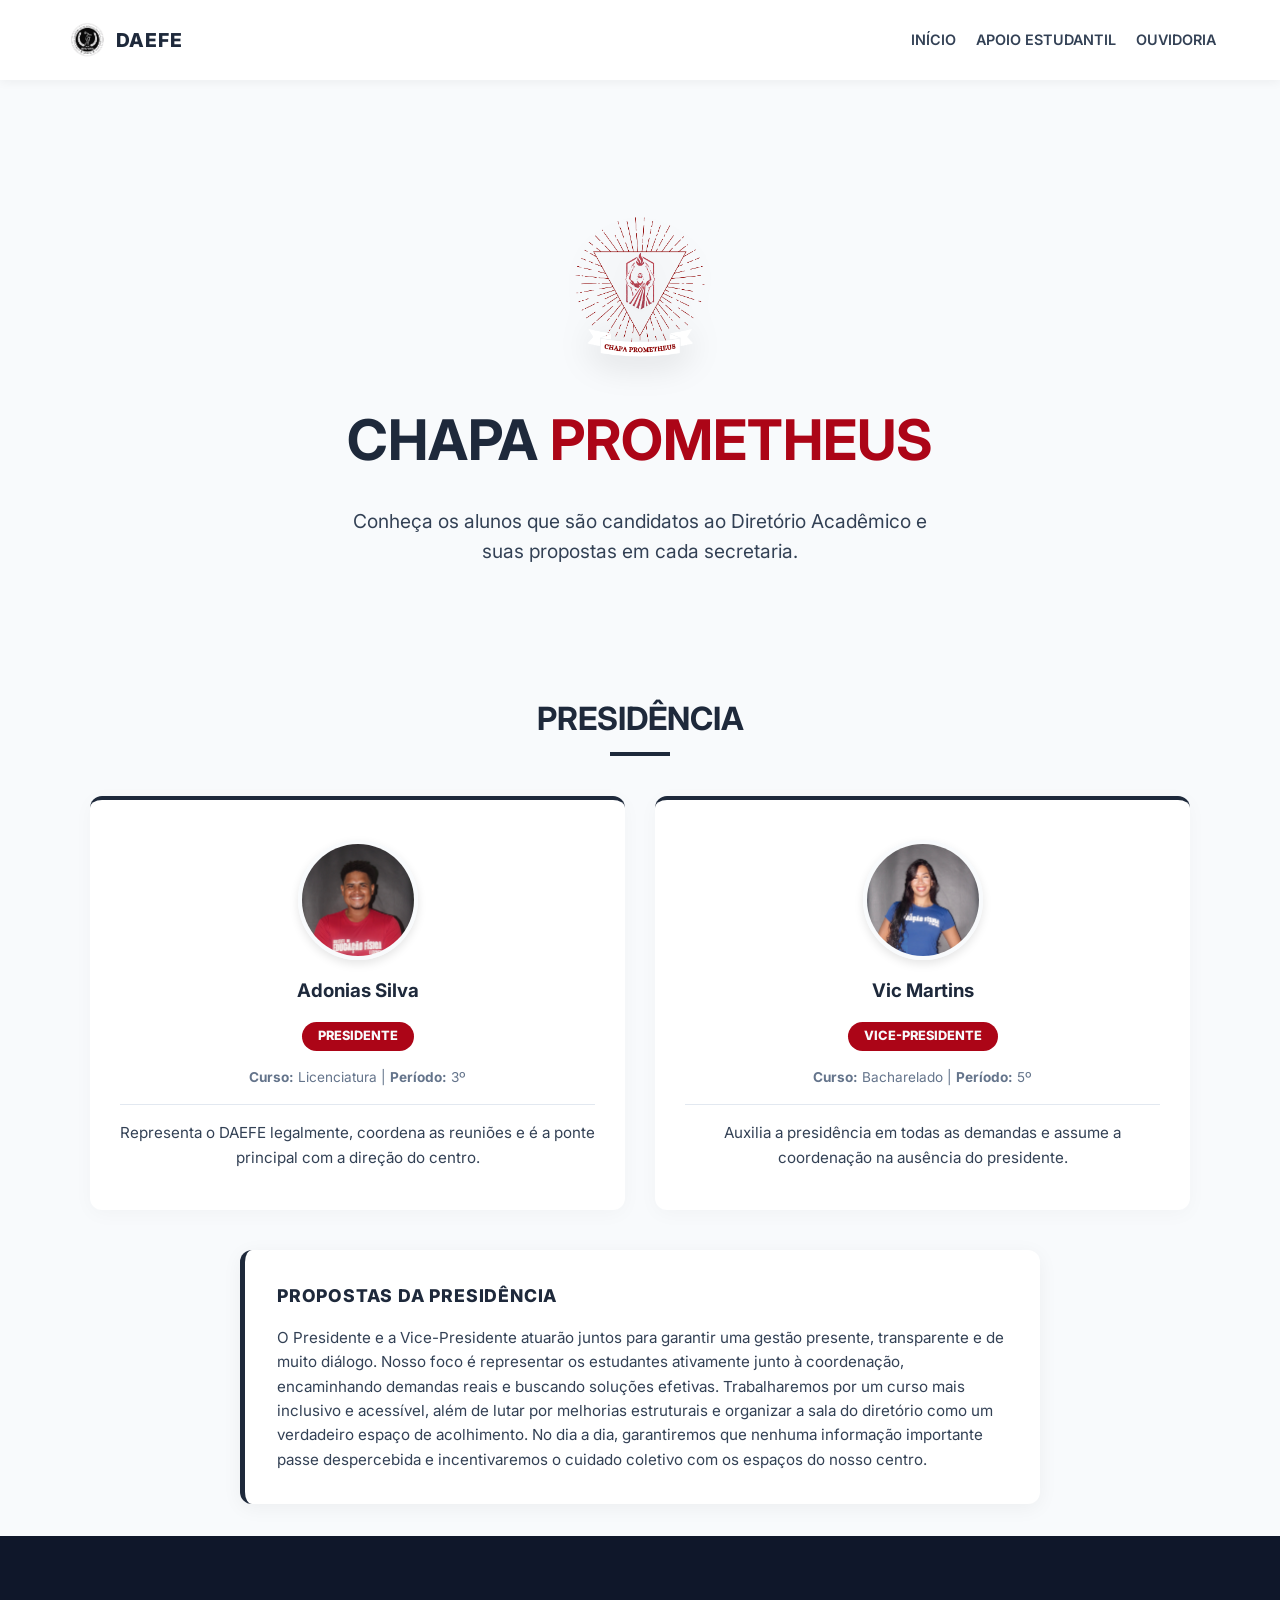
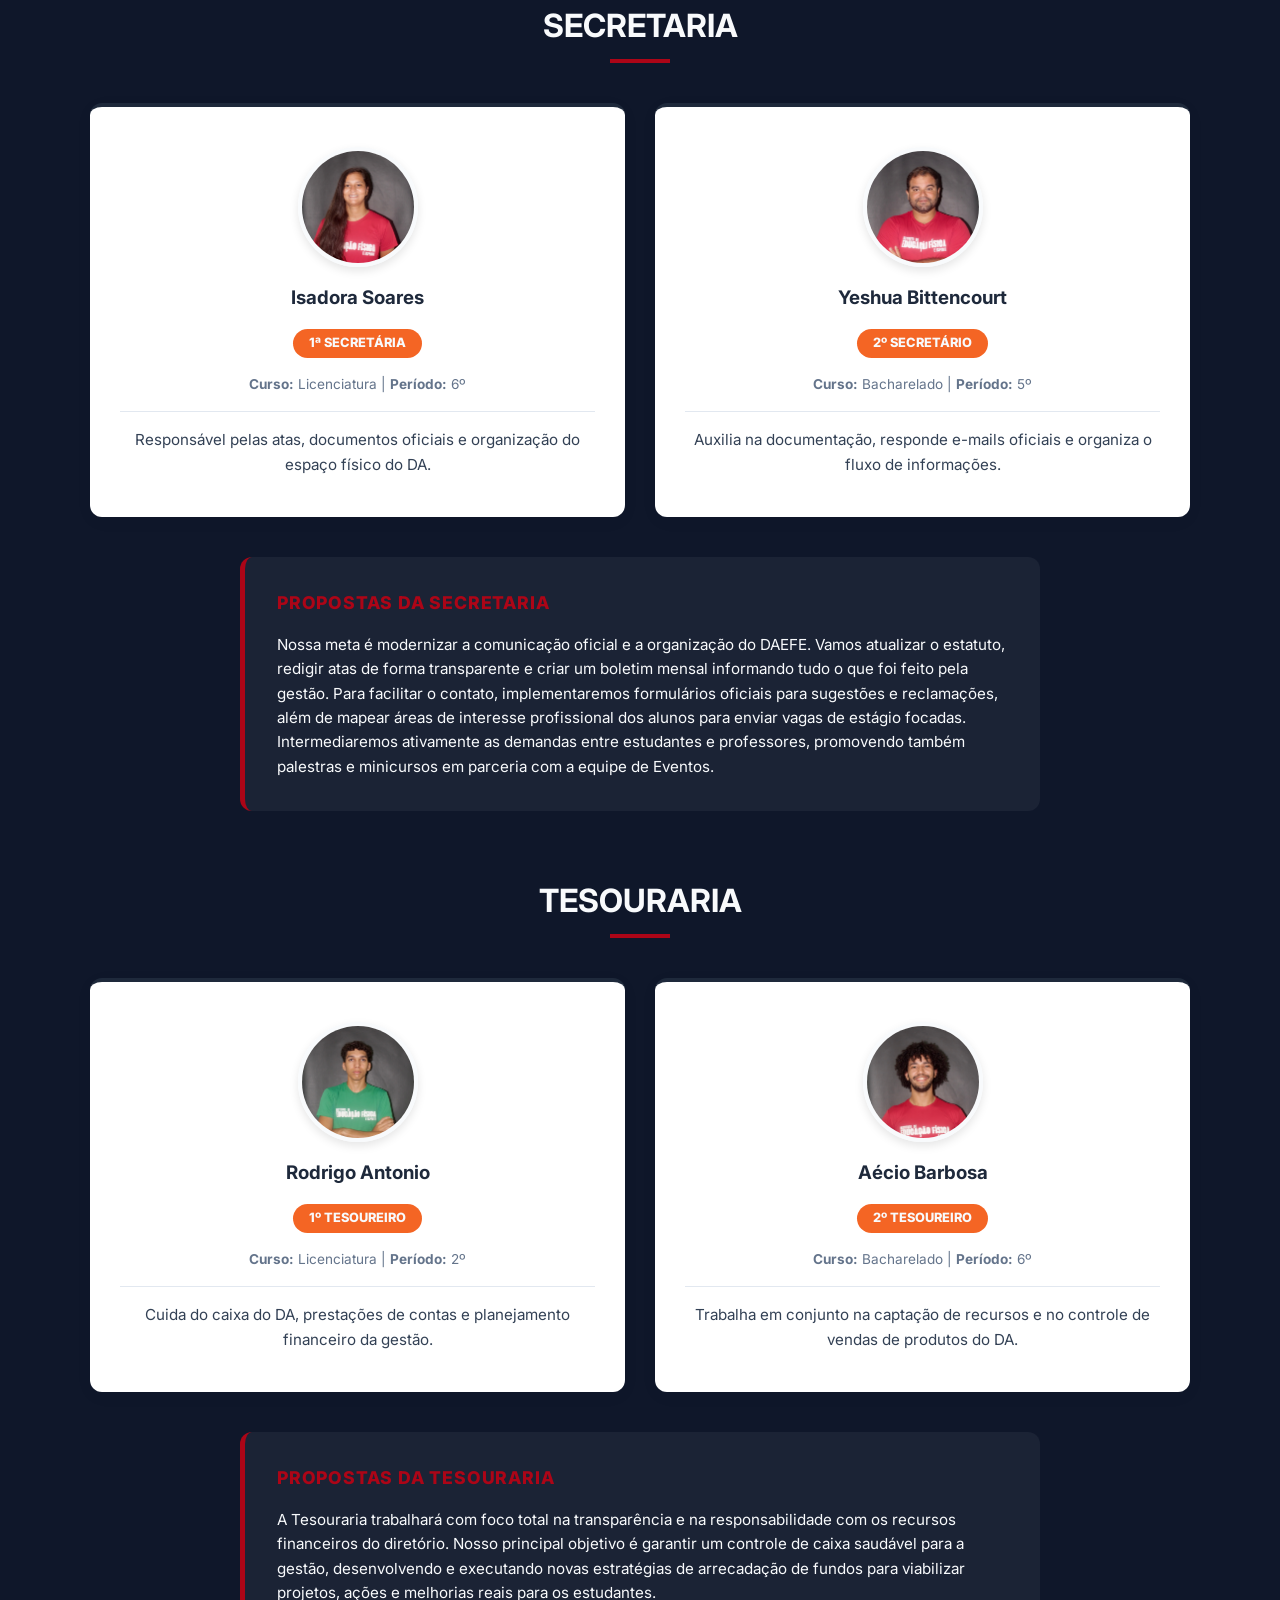
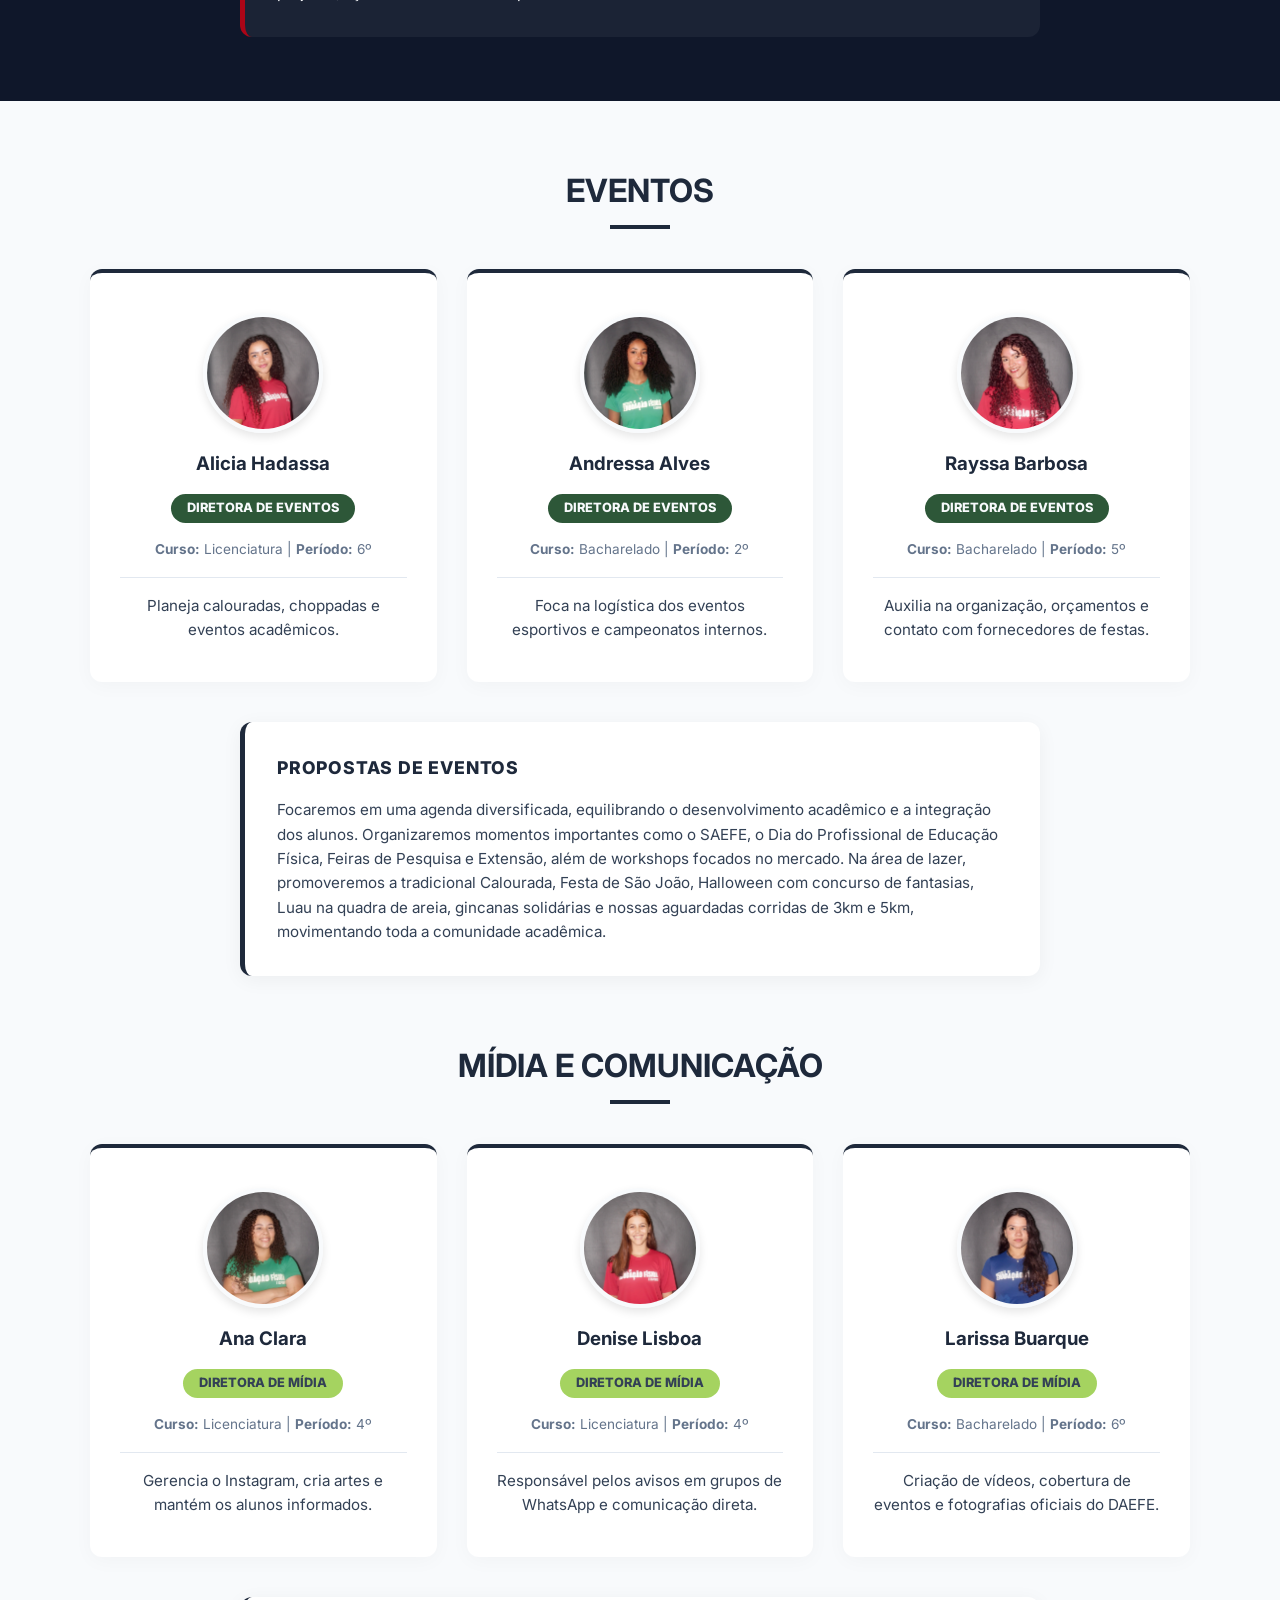
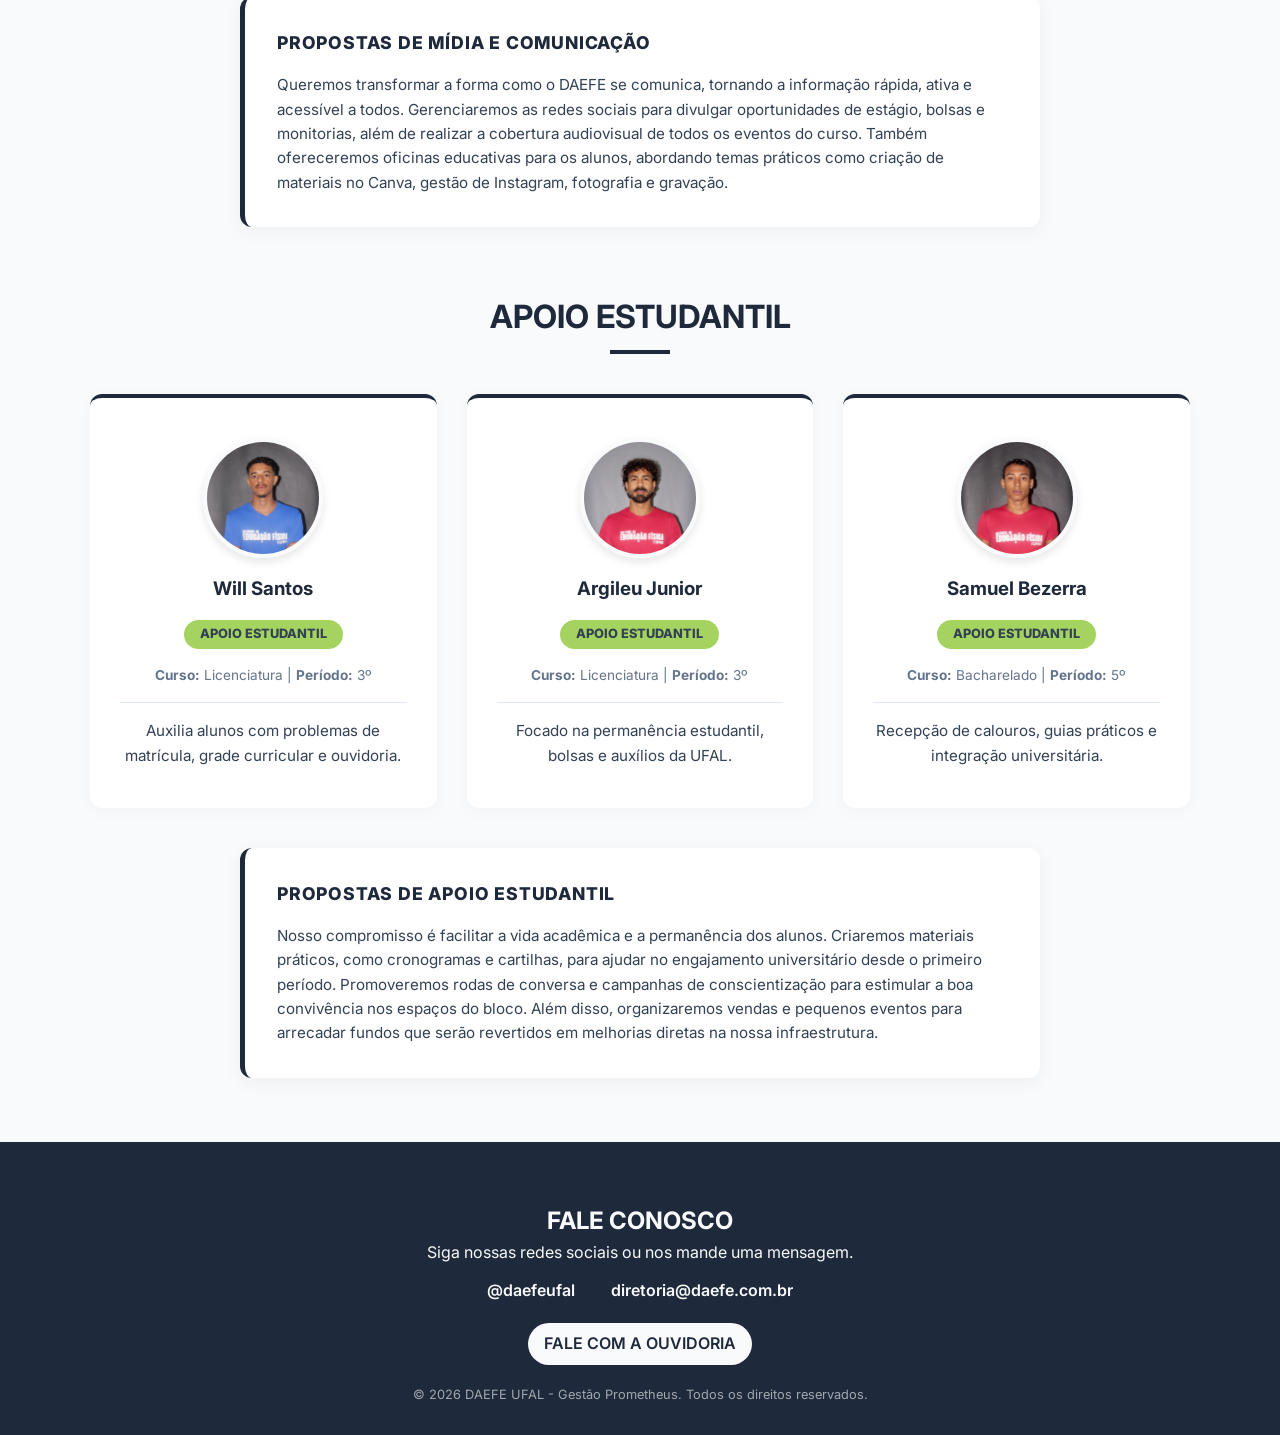
==== gestao.html @ e3f04bae "Publica todos os Arquivos do Site" ====
<!DOCTYPE html>
<html lang="pt-BR">

<head>
    <meta charset="UTF-8">
    <meta name="viewport" content="width=device-width, initial-scale=1.0">
    <title>Gestão Prometheus - DAEFE UFAL</title>
    <link rel="icon" type="image/png" href="imgs/logo-daefe-favicon.PNG">
    <link href="https://fonts.googleapis.com/css2?family=Inter:wght@300;400;600;800&display=swap" rel="stylesheet">
    <link rel="stylesheet" href="css/style.css">
</head>

<body>

    <header class="navbar">
        <div class="logo-container">
            <a href="index.html" class="logo-link">
                <img src="imgs/logo-daefe.png" alt="Logo DAEFE" class="logo-nav">
                <span class="logo-text">DAEFE</span>
            </a>
        </div>
        <nav>
            <ul class="nav-links">
                <li><a href="index.html#home">INÍCIO</a></li>
                <li><a href="index.html#apoio">APOIO ESTUDANTIL</a></li>
                <li><a href="index.html#contato">OUVIDORIA</a></li>
            </ul>
        </nav>
    </header>

    <section class="hero hero-gestao">
        <div class="hero-content">
            <img src="imgs/logo_chapa_vermelha.PNG" alt="Logo Chapa Prometheus" class="logo-hero">

            <h1>CHAPA <span class="highlight-fire">PROMETHEUS</span></h1>
            <p>Conheça os alunos que são candidatos ao Diretório Acadêmico e suas propostas em cada secretaria.</p>
        </div>
    </section>

    <section class="section-light section-py-sm">
        <div class="container text-center">
            <h2 class="dept-title">PRESIDÊNCIA</h2>
            <div class="divider center"></div>

            <div class="cards-grid">
                <div class="card profile-card">
                    <img src="imgs/foto_dom.png" alt="Foto de Dom" class="profile-img">
                    <h3>Adonias Silva</h3>
                    <span class="role-badge badge-red">Presidente</span>
                    <p class="course-info"><strong>Curso:</strong> Licenciatura | <strong>Período:</strong> 3º</p>
                    <p class="role-desc">Representa o DAEFE legalmente, coordena as reuniões e é a ponte principal com a
                        direção do centro.</p>
                </div>
                <div class="card profile-card">
                    <img src="imgs/foto_vic.png" alt="Foto de Vic" class="profile-img">
                    <h3>Vic Martins</h3>
                    <span class="role-badge badge-red">Vice-Presidente</span>
                    <p class="course-info"><strong>Curso:</strong> Bacharelado | <strong>Período:</strong> 5º</p>
                    <p class="role-desc">Auxilia a presidência em todas as demandas e assume a coordenação na ausência
                        do presidente.</p>
                </div>
            </div>

            <div class="proposals-container">
                <h3 class="proposals-title">Propostas da Presidência</h3>
                <div class="proposals-list">
                    <p>O Presidente e a Vice-Presidente atuarão juntos para garantir uma gestão presente, transparente
                        e de muito diálogo. Nosso foco é representar os estudantes ativamente junto à coordenação,
                        encaminhando demandas reais e buscando soluções efetivas. Trabalharemos por um curso mais
                        inclusivo e acessível, além de lutar por melhorias estruturais e organizar a sala do diretório
                        como um verdadeiro espaço de acolhimento. No dia a dia, garantiremos que nenhuma informação
                        importante passe despercebida e incentivaremos o cuidado coletivo com os espaços do nosso
                        centro.</p>
                </div>
            </div>

        </div>
    </section>

    <section class="section-dark section-py-md">
        <div class="container text-center">

            <h2 class="dept-title text-light">SECRETARIA</h2>
            <div class="divider-fire center"></div>

            <div class="cards-grid">
                <div class="card profile-card">
                    <img src="imgs/foto_isadora.png" alt="Foto de Isadora" class="profile-img">
                    <h3>Isadora Soares</h3>
                    <span class="role-badge badge-orange">1ª Secretária</span>
                    <p class="course-info"><strong>Curso:</strong> Licenciatura | <strong>Período:</strong> 6º</p>
                    <p class="role-desc">Responsável pelas atas, documentos oficiais e organização do espaço físico do
                        DA.</p>
                </div>
                <div class="card profile-card">
                    <img src="imgs/foto_yeshua.png" alt="Foto de Yeshua" class="profile-img">
                    <h3>Yeshua Bittencourt</h3>
                    <span class="role-badge badge-orange">2º Secretário</span>
                    <p class="course-info"><strong>Curso:</strong> Bacharelado | <strong>Período:</strong> 5º</p>
                    <p class="role-desc">Auxilia na documentação, responde e-mails oficiais e organiza o fluxo de
                        informações.</p>
                </div>
            </div>

            <div class="proposals-container mb-large">
                <h3 class="proposals-title">Propostas da Secretaria</h3>
                <div class="proposals-list">
                    <p>Nossa meta é modernizar a comunicação oficial e a organização do DAEFE. Vamos atualizar o
                        estatuto, redigir atas de forma transparente e criar um boletim mensal informando tudo o que foi
                        feito pela gestão. Para facilitar o contato, implementaremos formulários oficiais para sugestões
                        e reclamações, além de mapear áreas de interesse profissional dos alunos para enviar vagas de
                        estágio focadas. Intermediaremos ativamente as demandas entre estudantes e professores,
                        promovendo também palestras e minicursos em parceria com a equipe de Eventos.</p>
                </div>
            </div>

            <h2 class="dept-title text-light">TESOURARIA</h2>
            <div class="divider-fire center"></div>

            <div class="cards-grid">
                <div class="card profile-card">
                    <img src="imgs/foto_rodrigo.png" alt="Foto de Rodrigo" class="profile-img">
                    <h3>Rodrigo Antonio</h3>
                    <span class="role-badge badge-orange">1º Tesoureiro</span>
                    <p class="course-info"><strong>Curso:</strong> Licenciatura | <strong>Período:</strong> 2º</p>
                    <p class="role-desc">Cuida do caixa do DA, prestações de contas e planejamento financeiro da gestão.
                    </p>
                </div>
                <div class="card profile-card">
                    <img src="imgs/foto_aecio.png" alt="Foto de Aécio" class="profile-img">
                    <h3>Aécio Barbosa</h3>
                    <span class="role-badge badge-orange">2º Tesoureiro</span>
                    <p class="course-info"><strong>Curso:</strong> Bacharelado | <strong>Período:</strong> 6º</p>
                    <p class="role-desc">Trabalha em conjunto na captação de recursos e no controle de vendas de
                        produtos do DA.</p>
                </div>
            </div>

            <div class="proposals-container">
                <h3 class="proposals-title">Propostas da Tesouraria</h3>
                <div class="proposals-list">
                    <p>A Tesouraria trabalhará com foco total na transparência e na responsabilidade com os recursos
                        financeiros do diretório. Nosso principal objetivo é garantir um controle de caixa saudável para
                        a gestão, desenvolvendo e executando novas estratégias de arrecadação de fundos para viabilizar
                        projetos, ações e melhorias reais para os estudantes.</p>
                </div>
            </div>

        </div>
    </section>

    <section class="section-light section-py-md">
        <div class="container text-center">

            <h2 class="dept-title">EVENTOS</h2>
            <div class="divider center"></div>

            <div class="cards-grid">
                <div class="card profile-card">
                    <img src="imgs/foto_alicia.png" alt="Foto de Alicia" class="profile-img">
                    <h3>Alicia Hadassa</h3>
                    <span class="role-badge badge-dark">Diretora de Eventos</span>
                    <p class="course-info"><strong>Curso:</strong> Licenciatura | <strong>Período:</strong> 6º</p>
                    <p class="role-desc">Planeja calouradas, choppadas e eventos acadêmicos.</p>
                </div>
                <div class="card profile-card">
                    <img src="imgs/foto_andressa.png" alt="Foto de Andressa" class="profile-img">
                    <h3>Andressa Alves</h3>
                    <span class="role-badge badge-dark">Diretora de Eventos</span>
                    <p class="course-info"><strong>Curso:</strong> Bacharelado | <strong>Período:</strong> 2º</p>
                    <p class="role-desc">Foca na logística dos eventos esportivos e campeonatos internos.</p>
                </div>
                <div class="card profile-card">
                    <img src="imgs/foto_rayssa.png" alt="Foto de Rayssa" class="profile-img">
                    <h3>Rayssa Barbosa</h3>
                    <span class="role-badge badge-dark">Diretora de Eventos</span>
                    <p class="course-info"><strong>Curso:</strong> Bacharelado | <strong>Período:</strong> 5º</p>
                    <p class="role-desc">Auxilia na organização, orçamentos e contato com fornecedores de festas.</p>
                </div>
            </div>

            <div class="proposals-container mb-large">
                <h3 class="proposals-title">Propostas de Eventos</h3>
                <div class="proposals-list">
                    <p>Focaremos em uma agenda diversificada, equilibrando o desenvolvimento acadêmico e a integração
                        dos alunos. Organizaremos momentos importantes como o SAEFE, o Dia do Profissional de Educação
                        Física, Feiras de Pesquisa e Extensão, além de workshops focados no mercado. Na área de lazer,
                        promoveremos a tradicional Calourada, Festa de São João, Halloween com concurso de fantasias,
                        Luau na quadra de areia, gincanas solidárias e nossas aguardadas corridas de 3km e 5km,
                        movimentando toda a comunidade acadêmica.</p>
                </div>
            </div>

            <h2 class="dept-title">MÍDIA E COMUNICAÇÃO</h2>
            <div class="divider center"></div>

            <div class="cards-grid">
                <div class="card profile-card">
                    <img src="imgs/foto_clara.png" alt="Foto de Clara" class="profile-img">
                    <h3>Ana Clara</h3>
                    <span class="role-badge badge-light">Diretora de Mídia</span>
                    <p class="course-info"><strong>Curso:</strong> Licenciatura | <strong>Período:</strong> 4º</p>
                    <p class="role-desc">Gerencia o Instagram, cria artes e mantém os alunos informados.</p>
                </div>
                <div class="card profile-card">
                    <img src="imgs/foto_denise.png" alt="Foto de Denise" class="profile-img">
                    <h3>Denise Lisboa</h3>
                    <span class="role-badge badge-light">Diretora de Mídia</span>
                    <p class="course-info"><strong>Curso:</strong> Licenciatura | <strong>Período:</strong> 4º</p>
                    <p class="role-desc">Responsável pelos avisos em grupos de WhatsApp e comunicação direta.</p>
                </div>
                <div class="card profile-card">
                    <img src="imgs/foto_larissa.png" alt="Foto de Larissa" class="profile-img">
                    <h3>Larissa Buarque</h3>
                    <span class="role-badge badge-light">Diretora de Mídia</span>
                    <p class="course-info"><strong>Curso:</strong> Bacharelado | <strong>Período:</strong> 6º</p>
                    <p class="role-desc">Criação de vídeos, cobertura de eventos e fotografias oficiais do DAEFE.</p>
                </div>
            </div>

            <div class="proposals-container mb-large">
                <h3 class="proposals-title">Propostas de Mídia e Comunicação</h3>
                <div class="proposals-list">
                    <p>Queremos transformar a forma como o DAEFE se comunica, tornando a informação rápida, ativa e
                        acessível a todos. Gerenciaremos as redes sociais para divulgar oportunidades de estágio, bolsas
                        e monitorias, além de realizar a cobertura audiovisual de todos os eventos do curso. Também
                        ofereceremos oficinas educativas para os alunos, abordando temas práticos como criação de
                        materiais no Canva, gestão de Instagram, fotografia e gravação.</p>
                </div>
            </div>

            <h2 class="dept-title">APOIO ESTUDANTIL</h2>
            <div class="divider center"></div>

            <div class="cards-grid">
                <div class="card profile-card">
                    <img src="imgs/foto_wil.png" alt="Foto de Wil" class="profile-img">
                    <h3>Will Santos</h3>
                    <span class="role-badge badge-light">Apoio Estudantil</span>
                    <p class="course-info"><strong>Curso:</strong> Licenciatura | <strong>Período:</strong> 3º</p>
                    <p class="role-desc">Auxilia alunos com problemas de matrícula, grade curricular e ouvidoria.</p>
                </div>
                <div class="card profile-card">
                    <img src="imgs/foto_argileu.png" alt="Foto de Argileu" class="profile-img">
                    <h3>Argileu Junior</h3>
                    <span class="role-badge badge-light">Apoio Estudantil</span>
                    <p class="course-info"><strong>Curso:</strong> Licenciatura | <strong>Período:</strong> 3º</p>
                    <p class="role-desc">Focado na permanência estudantil, bolsas e auxílios da UFAL.</p>
                </div>
                <div class="card profile-card">
                    <img src="imgs/foto_samuel.png" alt="Foto de Samuel" class="profile-img">
                    <h3>Samuel Bezerra</h3>
                    <span class="role-badge badge-light">Apoio Estudantil</span>
                    <p class="course-info"><strong>Curso:</strong> Bacharelado | <strong>Período:</strong> 5º</p>
                    <p class="role-desc">Recepção de calouros, guias práticos e integração universitária.</p>
                </div>
            </div>

            <div class="proposals-container">
                <h3 class="proposals-title">Propostas de Apoio Estudantil</h3>
                <div class="proposals-list">
                    <p>Nosso compromisso é facilitar a vida acadêmica e a permanência dos alunos. Criaremos materiais
                        práticos, como cronogramas e cartilhas, para ajudar no engajamento universitário desde o
                        primeiro período. Promoveremos rodas de conversa e campanhas de conscientização para estimular a
                        boa convivência nos espaços do bloco. Além disso, organizaremos vendas e pequenos eventos para
                        arrecadar fundos que serão revertidos em melhorias diretas na nossa infraestrutura.</p>
                </div>
            </div>

        </div>
    </section>

    <footer id="contato" class="footer">
        <div class="container">
            <h2>FALE CONOSCO</h2>
            <p>Siga nossas redes sociais ou nos mande uma mensagem.</p>

            <div class="social-links">
                <a href="https://www.instagram.com/daefeufal/" target="_blank" rel="noopener noreferrer">@daefeufal</a>

                <a href="https://mail.google.com/mail/u/0/#inbox?compose=CllgCJZWzBXGhCjphTCGBrTHPCSdtFwJxRdKlzvKblJzBDpRlVbkSPrkkkRvTRSzFqqVVFmfknq"
                    target="_blank" rel="noopener noreferrer">diretoria@daefe.com.br</a>
            </div>

            <div>
                <a href="ouvidoria.html" class="btn-ouvidoria">FALE COM A OUVIDORIA</a>
            </div>

            <p class="copyright">&copy; 2026 DAEFE UFAL - Gestão Prometheus. Todos os direitos reservados.</p>
        </div>
    </footer>

</body>

</html>
---- css/style.css ----
/* ==========================================================================
   ÍNDICE DO CSS
   1. Variáveis e Reset (Configurações Gerais)
   2. Classes Utilitárias (Botões, containers, divisores, margens)
   3. Cabeçalho (Navbar)
   4. PÁGINA INICIAL (index.html)
      4.1. Seção Início (Hero)
      4.2. Seção Sobre Nós
      4.3. Seção Apoio Estudantil (Carrossel)
      4.4. Seção Eventos (Cards)
   5. PÁGINA DA GESTÃO (gestao.html)
   6. Rodapé (Footer)
   7. Responsividade (Celulares e Tablets)
   ========================================================================== */

/* ==========================================================================
   1. VARIÁVEIS E RESET
   ========================================================================== */
* {
    margin: 0;
    padding: 0;
    box-sizing: border-box;
    scroll-behavior: smooth;
}

:root {
    --bg-light: #F8FAFC;
    --bg-dark: #0F172A;
    --text-main: #334155;
    --text-light: #F8FAFC;
    --accent-blue: #1E293B;

    /* Cores da Paleta da Gestão Prometheus */
    --accent-fire: #ac0517;
    /* Morangão (Usado no tema geral) */
    --chapa-orange: #f46524;
    /* Laranja Madura */
    --chapa-dark: #2d5738;
    /* Verde Mato */
    --chapa-light: #a5d360;
    /* Amarelo Esverdeado */
}

body {
    font-family: 'Inter', sans-serif;
    color: var(--text-main);
    background-color: var(--bg-light);
    line-height: 1.6;
}

/* ==========================================================================
   2. CLASSES UTILITÁRIAS GLOBAIS (Reaproveitadas em várias páginas)
   ========================================================================== */
.container {
    max-width: 68.75rem;
    margin: 0 auto;
}

.section-light,
.section-dark {
    padding: 6.25rem 5%;
}

.section-dark {
    background-color: var(--bg-dark);
    color: var(--text-light);
}

.layout-grid {
    display: grid;
    grid-template-columns: 1fr 1fr;
    gap: 3rem;
    align-items: center;
}

.text-content h2 {
    font-size: clamp(1.8rem, 4vw, 2.5rem);
    margin-bottom: 1rem;
}

.text-center {
    text-align: center;
}

.text-light {
    color: var(--text-light) !important;
}

.img-destaque {
    width: 100%;
    max-width: 25rem;
    display: block;
    margin: 0 auto;
    filter: drop-shadow(0 0.625rem 1rem rgba(0, 0, 0, 0.1));
}

/* --- Botões --- */
.btn-primary {
    display: inline-block;
    padding: 1rem 2rem;
    background-color: var(--accent-blue);
    color: var(--text-light);
    text-decoration: none;
    font-weight: 600;
    border-radius: 2rem;
    transition: background 0.3s, transform 0.2s;
}

.btn-primary:hover {
    background-color: var(--accent-fire);
    transform: translateY(-0.2rem);
}

.btn-secundary {
    display: inline-block;
    padding: 1rem 2rem;
    background-color: var(--bg-light);
    color: var(--accent-blue);
    text-decoration: none;
    font-weight: 600;
    border-radius: 2rem;
    transition: background 0.3s, transform 0.2s;
}

.btn-secundary:hover {
    background-color: var(--accent-fire);
    transform: translateY(-0.2rem);
    color: var(--bg-light);
}

.btn-ouvidoria {
    display: inline-block;
    padding: 0.5rem 1rem;
    background-color: var(--bg-light);
    color: var(--accent-blue);
    text-decoration: none;
    font-weight: 600;
    border-radius: 2rem;
    transition: background 0.3s, transform 0.2s;
    margin-bottom: 1.25rem;
}

.btn-ouvidoria:hover {
    background-color: var(--accent-fire);
    transform: translateY(-0.2rem);
    color: var(--bg-light);
}

/* --- Divisores --- */
.divider {
    height: 0.25rem;
    width: 3.75rem;
    background-color: var(--accent-blue);
    margin-bottom: 1.5rem;
}

.divider.center,
.divider-fire.center,
.divider-white.center {
    margin: 0 auto 2.5rem auto;
}

.divider-fire {
    height: 0.25rem;
    width: 3.75rem;
    background-color: var(--accent-fire);
    margin-bottom: 1.5rem;
}

.divider-white {
    height: 0.25rem;
    width: 3.75rem;
    background-color: var(--text-light);
    margin-bottom: 1.5rem;
}

.highlight-fire {
    color: var(--accent-fire);
}

/* --- Espaçamentos Extras (Margens e Paddings) --- */
.section-py-sm {
    padding-top: 2rem;
    padding-bottom: 2rem;
}

.section-py-md {
    padding-top: 4rem;
    padding-bottom: 4rem;
}

.mb-large {
    margin-bottom: 4rem;
}

.mt-0 {
    margin-top: 0;
}

/* ==========================================================================
   3. CABEÇALHO (Navbar)
   ========================================================================== */
.navbar {
    display: flex;
    justify-content: space-between;
    align-items: center;
    padding: 1rem 5%;
    background-color: rgba(255, 255, 255, 0.95);
    backdrop-filter: blur(5px);
    position: fixed;
    width: 100%;
    top: 0;
    z-index: 1000;
    box-shadow: 0 0.125rem 0.625rem rgba(0, 0, 0, 0.05);
}

.logo-container {
    display: flex;
    align-items: center;
    gap: 0.2rem;
}

.logo-link {
    display: flex;
    align-items: center;
    gap: 0.2rem;
    text-decoration: none;
}

.logo-nav {
    height: 3.0rem;
    width: auto;
}

.logo-text {
    font-weight: 800;
    font-size: 1.2rem;
    color: var(--accent-blue);
    letter-spacing: 0.05rem;
}

.nav-links {
    list-style: none;
    display: flex;
    gap: 1.25rem;
}

.nav-links a {
    text-decoration: none;
    color: var(--text-main);
    font-weight: 600;
    font-size: 0.9rem;
    transition: color 0.3s;
}

.nav-links a:hover {
    color: var(--accent-fire);
}



/* ==========================================================================
   4. PÁGINA INICIAL (index.html)
   ========================================================================== */

/* --- 4.1. Seção Início (Hero) --- */

.hero {
    height: 100vh;
    display: flex;
    align-items: center;
    justify-content: center;
    text-align: center;
    padding: 0 1.25rem;
    margin-top: 4rem;
    position: relative;
    overflow: hidden;
    /* Não deixa a foto vazar do bloco */
}

/* Container que segura as fotos no fundo */
.hero-slideshow {
    position: absolute;
    top: 0;
    left: 0;
    width: 100%;
    height: 100%;
    z-index: 1;
}

/* Estilo de cada foto (elas preenchem a tela e começam invisíveis) */
.hero-slide {
    position: absolute;
    top: 0;
    left: 0;
    width: 100%;
    height: 100%;
    object-fit: cover;
    opacity: 0;
    transition: opacity 1.5s ease-in-out;
    /* Efeito suave de transição */
}

/* A foto que estiver com a classe 'active' aparece */
.hero-slide.active {
    opacity: 1;
}

/* Película escura por cima das fotos para o texto não sumir */
.hero-overlay {
    position: absolute;
    top: 0;
    left: 0;
    width: 100%;
    height: 100%;
    background: rgba(15, 23, 42, 0.75);
    /* Cor escura semi-transparente */
    z-index: 2;
}

/* Traz o texto para a frente de tudo */
.hero-content {
    position: relative;
    z-index: 3;
}

.hero-content h1 {
    font-size: clamp(2rem, 5vw, 3.5rem);
    color: var(--text-light);
    /* Agora o título principal é claro */
    margin-bottom: 1.25rem;
}

/* O vermelho do título continua aqui */
.hero-content h1 span {
    color: var(--accent-fire);
}

.hero-content p {
    font-size: 1.2rem;
    color: var(--text-light);
    /* O subtítulo agora é claro */
    max-width: 37.5rem;
    margin: 0 auto 1.875rem auto;
}

/* --- 4.2. Seção Sobre Nós --- */
.gestao-title {
    margin-top: 1.5rem;
    color: var(--accent-blue);
}

.gestao-description {
    margin-bottom: 1.5rem;
}

/* --- 4.3. Seção Apoio Estudantil (Carrossel) --- */
.section-subtitle {
    margin-bottom: 2.5rem;
    max-width: 40rem;
    margin-left: auto;
    margin-right: auto;
}

.carousel-wrapper {
    display: flex;
    align-items: center;
    position: relative;
    gap: 1rem;
    max-width: 100%;
    margin: 0 auto;
}

.carousel-track {
    display: flex;
    gap: 1.875rem;
    overflow-x: auto;
    scroll-snap-type: x mandatory;
    scroll-behavior: smooth;
    padding: 1rem 0.5rem;
    scrollbar-width: none;
    -ms-overflow-style: none;
}

.carousel-track::-webkit-scrollbar {
    display: none;
}

.carousel-card {
    min-width: 18.75rem;
    max-width: 22rem;
    flex: 0 0 auto;
    scroll-snap-align: center;
    color: var(--text-main);
}

.carousel-card h3 {
    color: var(--accent-fire);
}

.carousel-btn {
    background-color: var(--text-light);
    color: var(--accent-blue);
    border: none;
    border-radius: 50%;
    width: 3rem;
    height: 3rem;
    font-size: 1.5rem;
    cursor: pointer;
    display: flex;
    align-items: center;
    justify-content: center;
    transition: background 0.3s, transform 0.2s, color 0.3s;
    flex-shrink: 0;
    z-index: 2;
    box-shadow: 0 0.25rem 0.625rem rgba(0, 0, 0, 0.2);
}

.carousel-btn:hover {
    background-color: var(--accent-fire);
    color: var(--text-light);
    transform: scale(1.1);
}

/* --- 4.4. Seção Eventos (Cards) --- */
.cards-grid {
    display: grid;
    grid-template-columns: repeat(auto-fit, minmax(18.75rem, 1fr));
    gap: 1.875rem;
}

.card {
    background: #fff;
    color: var(--text-main);
    padding: 2.5rem 1.875rem;
    border-radius: 0.75rem;
    box-shadow: 0 0.25rem 1.25rem rgba(0, 0, 0, 0.03);
    transition: transform 0.3s;
    text-align: left;
    border-top: 0.25rem solid var(--accent-blue);
}

.card:hover {
    transform: translateY(-0.3rem);
    border-top-color: var(--accent-fire);
}

.card-date {
    font-weight: 800;
    color: var(--accent-fire);
    font-size: 0.9rem;
    text-transform: uppercase;
    margin-bottom: 0.625rem;
}

.card h3 {
    margin-bottom: 1rem;
    color: var(--accent-blue);
}

/* ==========================================================================
   5. PÁGINA DA GESTÃO (gestao.html)
   ========================================================================== */
.hero-gestao {
    height: auto;
    padding: 8rem 1.25rem 4rem 1.25rem;
}

/* --- Correção da cor do título e do texto na página Gestão --- */
.hero-gestao h1 {
    color: var(--accent-blue);
    /* Deixa o título azul escuro */
}

.hero-gestao p {
    color: var(--text-main);
    /* Deixa o parágrafo cinza escuro (padrão de leitura) */
}

.dept-title {
    font-size: 2rem;
    color: var(--accent-blue);
    margin-bottom: 0.5rem;
}

.profile-card {
    text-align: center;
    display: flex;
    flex-direction: column;
    align-items: center;
}

.profile-img {
    width: 7.5rem;
    height: 7.5rem;
    border-radius: 50%;
    object-fit: cover;
    margin-bottom: 1rem;
    border: 0.25rem solid var(--bg-light);
    box-shadow: 0 0.25rem 0.625rem rgba(0, 0, 0, 0.1);
}

.role-badge {
    display: inline-block;
    padding: 0.25rem 1rem;
    border-radius: 1rem;
    font-size: 0.8rem;
    font-weight: 800;
    text-transform: uppercase;
    margin-bottom: 1rem;
}

/* Cores das etiquetas por departamento */
.badge-red {
    background-color: var(--accent-fire);
    color: var(--text-light);
}

.badge-orange {
    background-color: var(--chapa-orange);
    color: var(--text-light);
}

.badge-dark {
    background-color: var(--chapa-dark);
    color: var(--text-light);
}

.badge-light {
    background-color: var(--chapa-light);
    color: var(--text-main);
}

.course-info {
    font-size: 0.85rem;
    color: #64748B;
    margin-bottom: 1rem;
    padding-bottom: 1rem;
    border-bottom: 1px solid #E2E8F0;
    width: 100%;
}

.role-desc {
    font-size: 0.95rem;
}

.team-list {
    list-style: none;
    margin-top: 1.25rem;
}

.team-list li {
    margin-bottom: 0.625rem;
    padding-bottom: 0.625rem;
    border-bottom: 1px solid rgba(255, 255, 255, 0.1);
}

/* --- Bloco de Propostas --- */
.proposals-container {
    margin-top: 2.5rem;
    margin-left: auto;
    margin-right: auto;
    padding: 2rem;
    border-radius: 0.75rem;
    text-align: left;
    max-width: 50rem;
    /* Adicionando a transição suave para as animações */
    transition: transform 0.3s, box-shadow 0.3s, border-color 0.3s;
}

/* Animação: Faz o box flutuar e aumenta a sombra ao passar o mouse */
.proposals-container:hover {
    transform: translateY(-0.3rem);
    box-shadow: 0 0.5rem 1.5rem rgba(0, 0, 0, 0.08);
}

/* Variante para Seção Clara */
.section-light .proposals-container {
    background-color: #ffffff;
    border-left: 5px solid var(--accent-blue);
    box-shadow: 0 0.25rem 1.25rem rgba(0, 0, 0, 0.05);
}

/* Animação: Muda a borda azul para vermelha no hover (Seção Clara) */
.section-light .proposals-container:hover {
    border-left-color: var(--accent-fire);
}

/* Variante para Seção Escura */
.section-dark .proposals-container {
    background-color: rgba(255, 255, 255, 0.05);
    border-left: 5px solid var(--accent-fire);
}

.proposals-title {
    font-size: 1.1rem;
    font-weight: 800;
    text-transform: uppercase;
    margin-bottom: 1rem;
    letter-spacing: 0.05rem;
}

.section-light .proposals-title {
    color: var(--accent-blue);
}

.section-dark .proposals-title {
    color: var(--accent-fire);
}

.proposals-list {
    font-size: 0.95rem;
}

/* Estilo para a logo da chapa na página Gestão */
.logo-hero {
    width: 100%;
    max-width: 180px;
    /* Tamanho ideal para não esconder o texto */
    height: auto;
    margin-bottom: 1.5rem;
    /* Espaço entre a logo e o título "GESTÃO PROMETHEUS" */
    filter: drop-shadow(0 0.5rem 1rem rgba(0, 0, 0, 0.15));
    /* Sombra suave para dar profundidade */
    display: block;
    margin-left: auto;
    margin-right: auto;
}

/* Ajuste para telas pequenas (celular) */
@media (max-width: 48em) {
    .logo-hero {
        max-width: 140px;
        /* Diminui um pouco a logo no celular */
        margin-bottom: 1rem;
    }
}

/* ==========================================================================
   6. RODAPÉ (Footer)
   ========================================================================== */
.footer {
    background-color: var(--accent-blue);
    color: var(--text-light);
    text-align: center;
    padding: 3.75rem 5% 1.875rem 5%;
}

.social-links {
    margin: 0.75rem 0 1.25rem 0;
}

.social-links a {
    color: var(--text-light);
    text-decoration: none;
    margin: 0 1rem;
    font-weight: 600;
    border-bottom: 2px solid transparent;
    transition: border-color 0.3s;
}

.social-links a:hover {
    border-color: var(--accent-fire);
}

.copyright {
    font-size: 0.8rem;
    opacity: 0.6;
}

/* --- Novas Classes Utilitárias --- */
.pt-large {
    padding-top: 8rem;
    padding-bottom: 4rem;
}

.text-constrained {
    max-width: 37.5rem;
    /* Equivalente a 600px */
    margin: 0 auto;
}

.mb-medium {
    margin-bottom: 1.5rem;
}

.iframe-responsive {
    max-width: 40rem;
    /* Equivalente a 640px */
    width: 100%;
}

/* ==========================================================================
   7. RESPONSIVIDADE (Celulares e Tablets)
   ========================================================================== */
@media (max-width: 48em) {
    .carousel-btn {
        display: none;
    }

    .carousel-card {
        scroll-snap-align: start;
    }

    .layout-grid {
        grid-template-columns: 1fr;
        text-align: center;
    }

    .layout-grid.reverse .image-content {
        order: -1;
    }

    .divider,
    .divider-fire {
        margin: 0 auto 1.5rem auto;
    }

    .nav-links {
        display: none;
    }
}
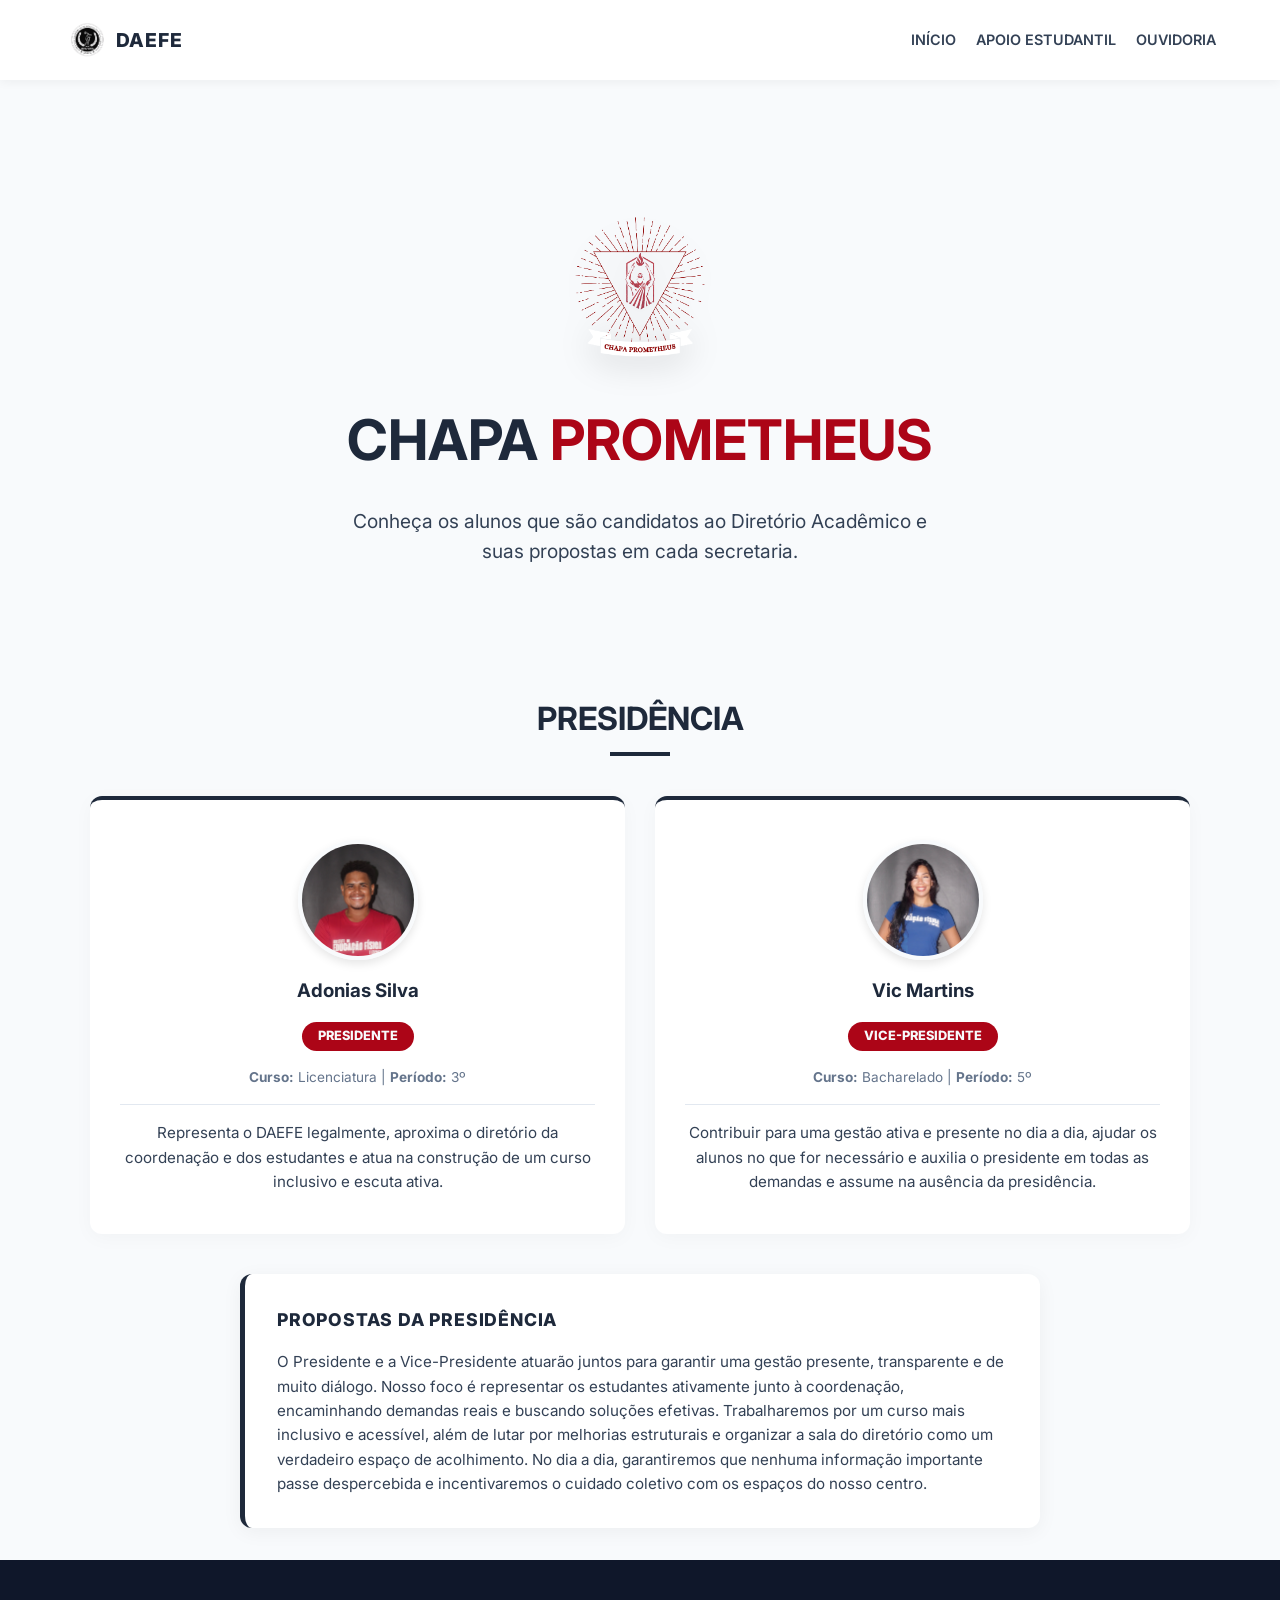
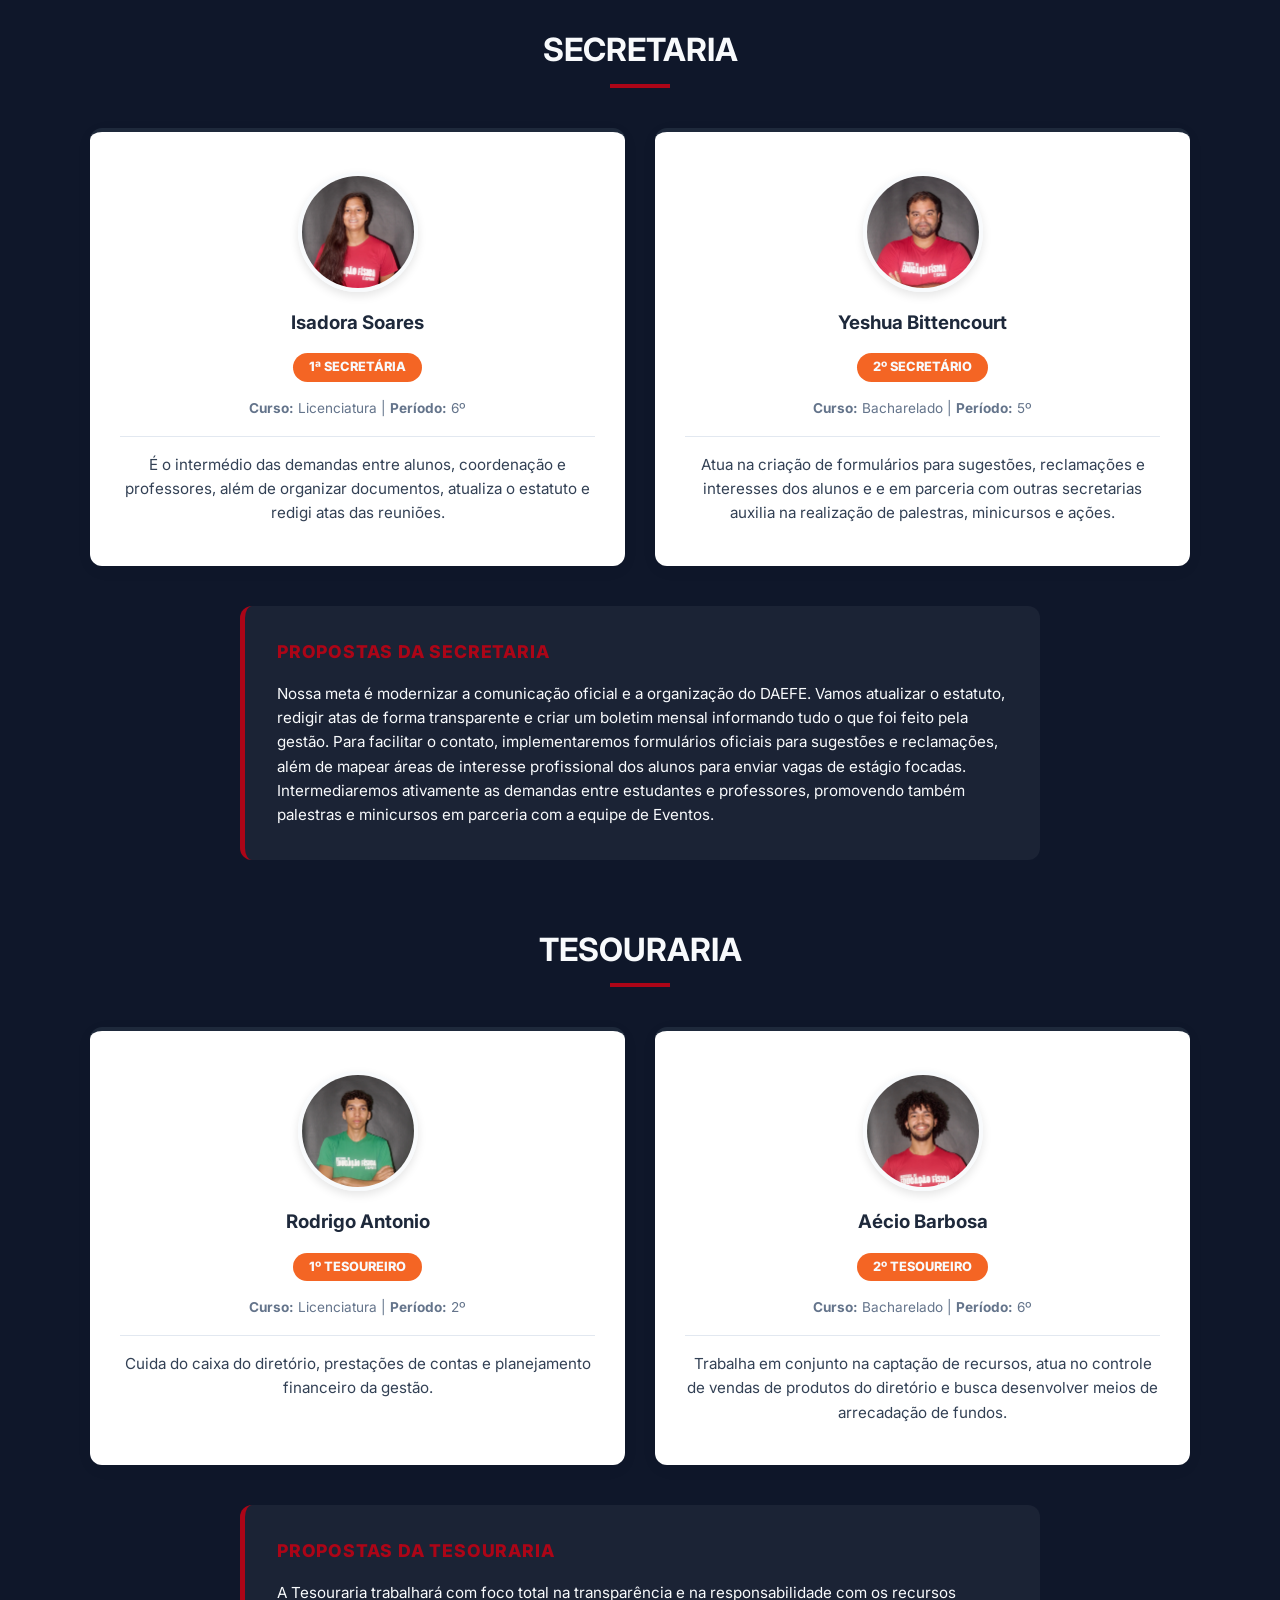
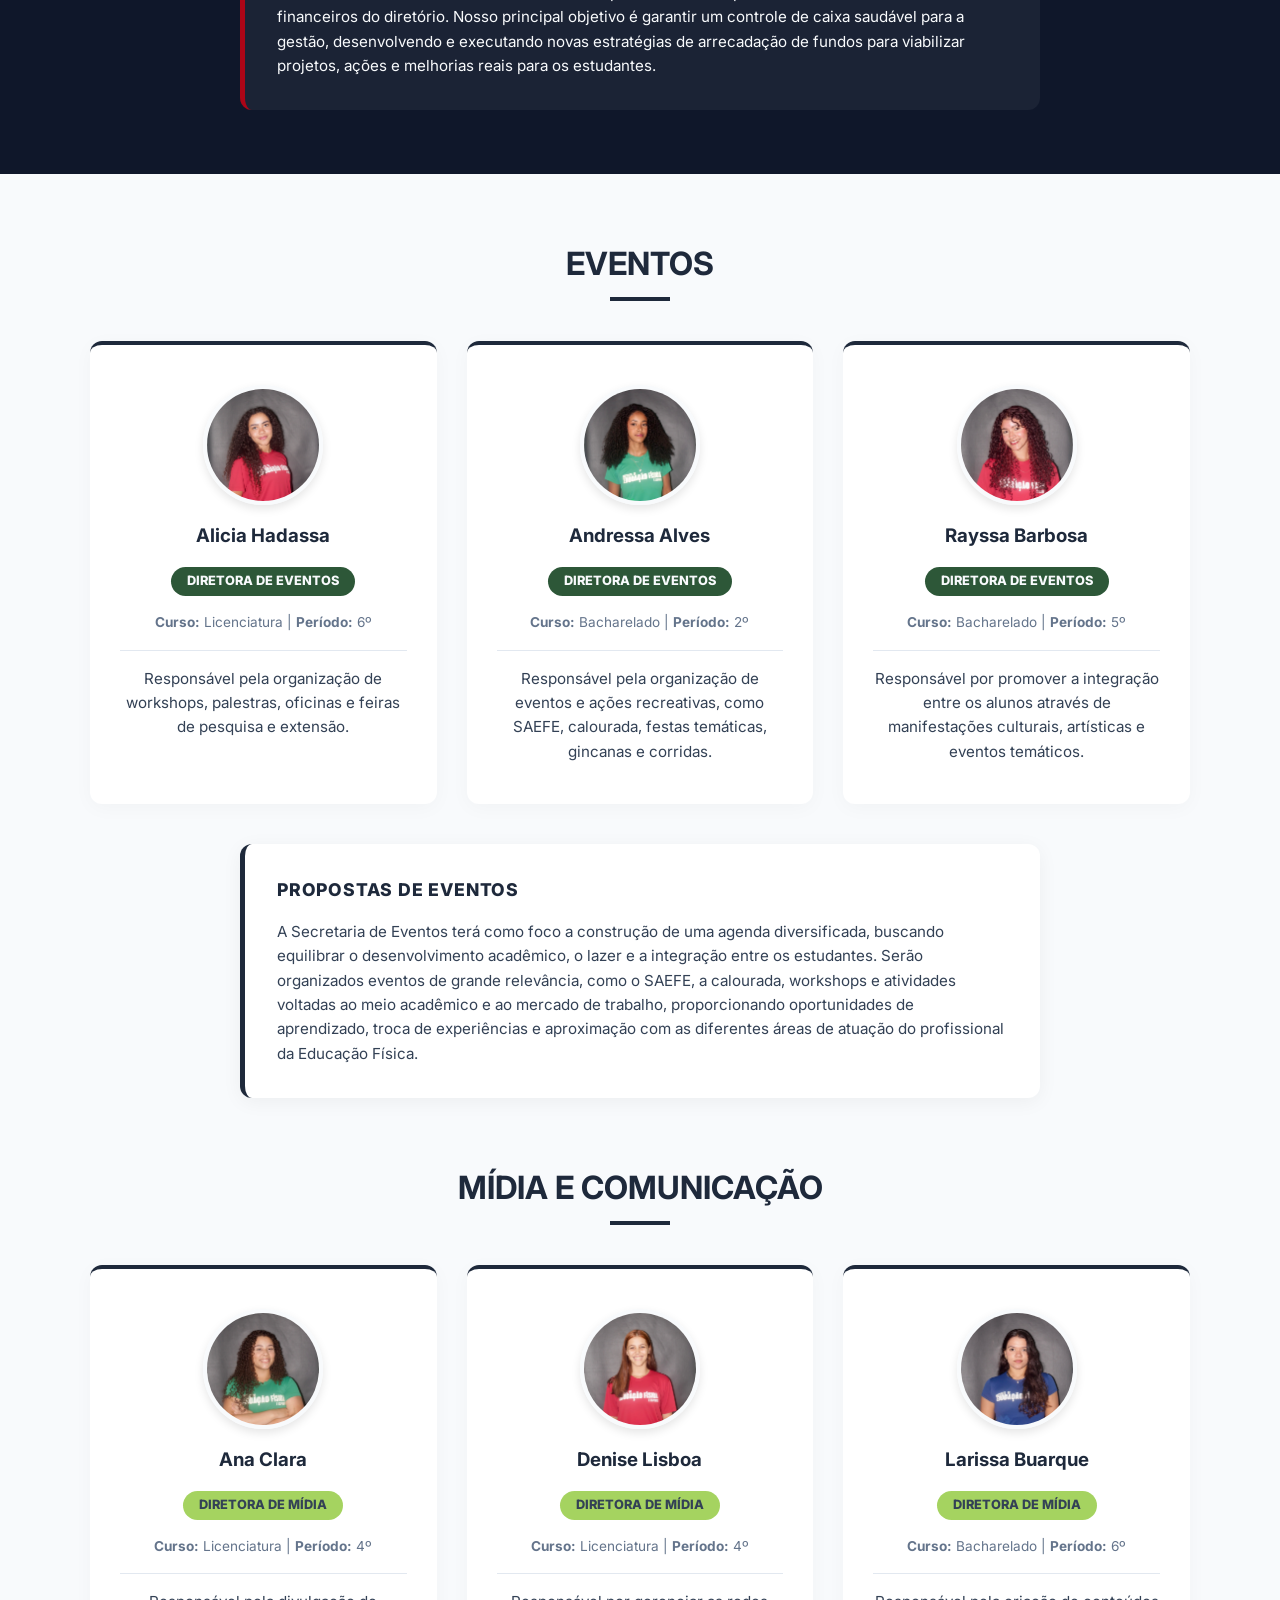
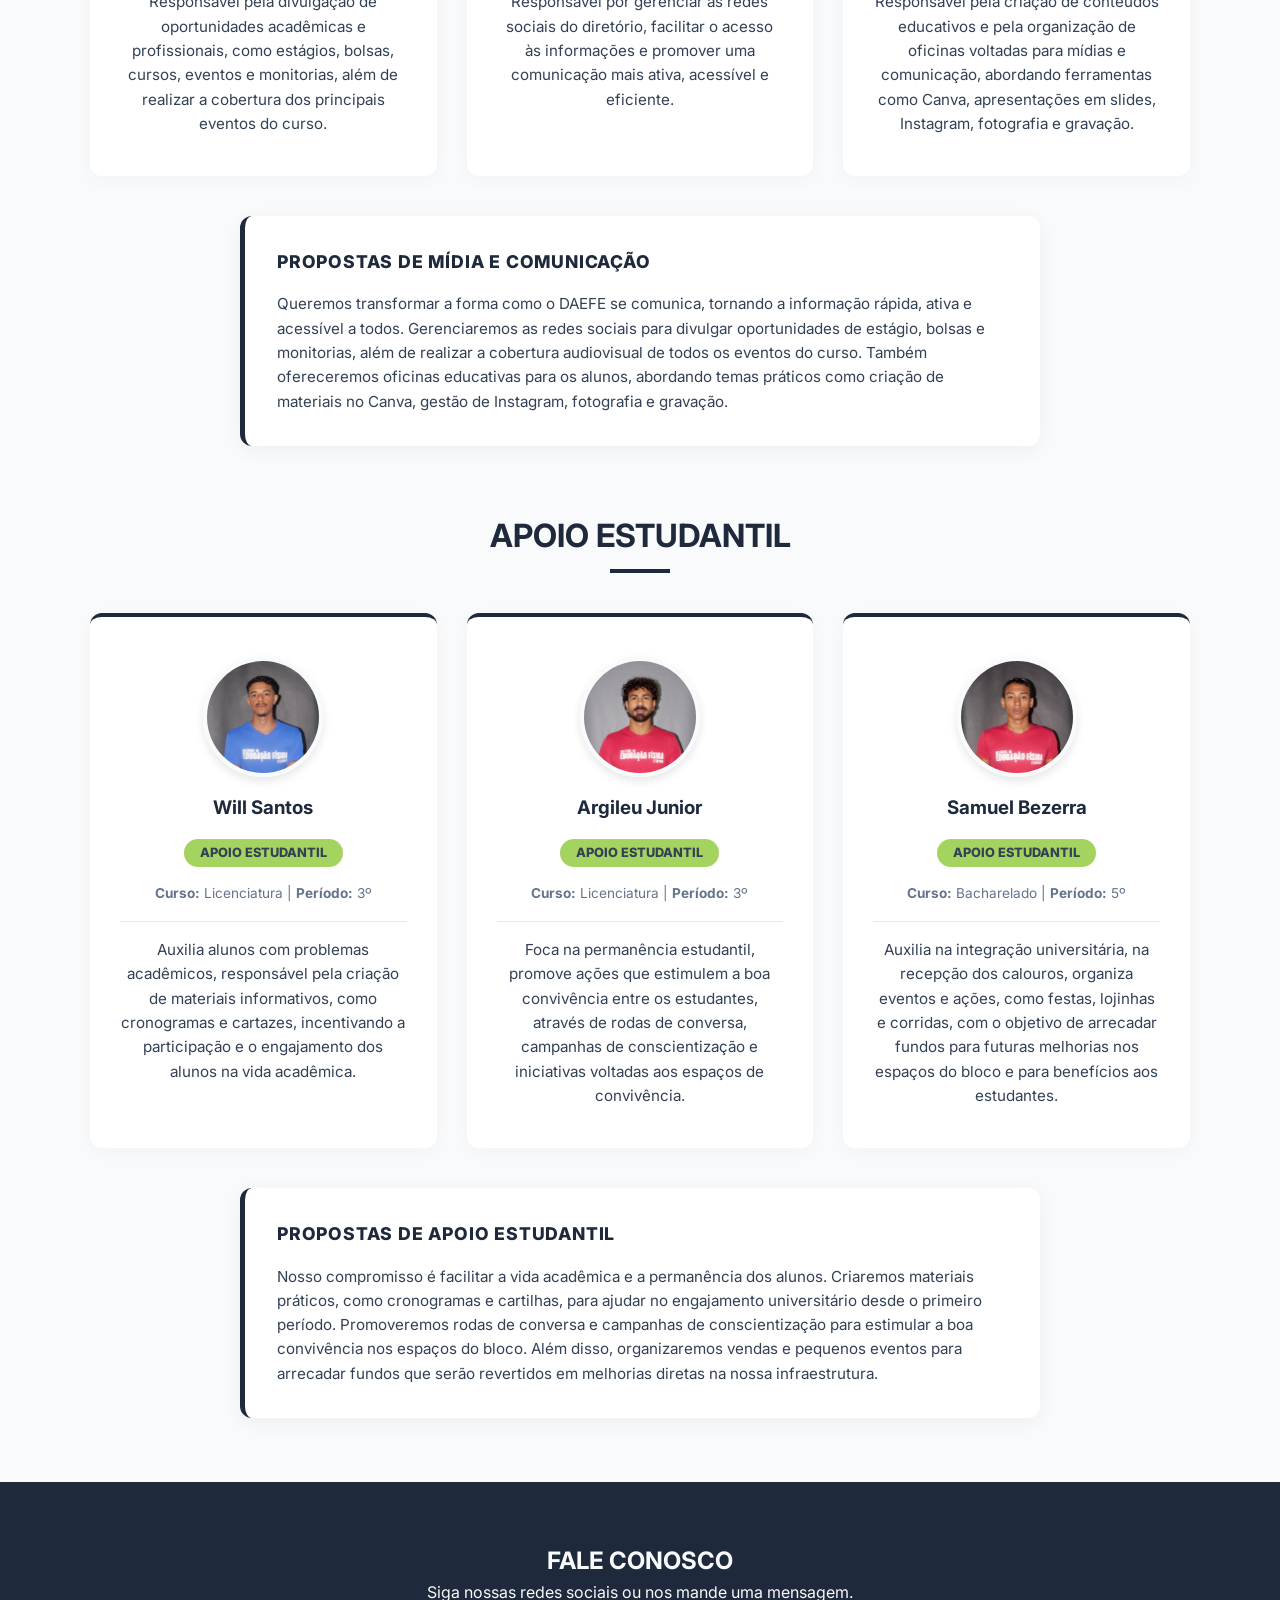
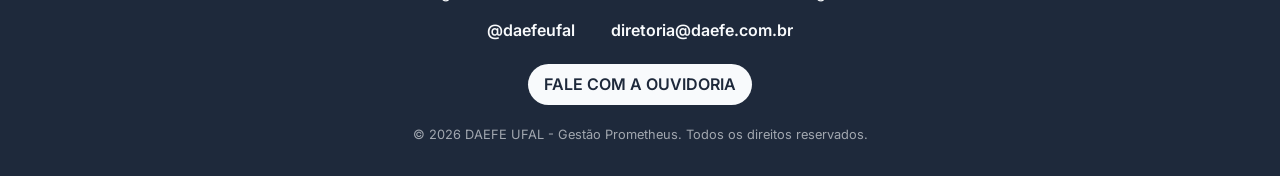
==== commit 285beb3c: "Adiciona e melhora as descrições de cada participante da gestao" ====
--- a/gestao.html
+++ b/gestao.html
@@ -48,16 +48,17 @@
                     <h3>Adonias Silva</h3>
                     <span class="role-badge badge-red">Presidente</span>
                     <p class="course-info"><strong>Curso:</strong> Licenciatura | <strong>Período:</strong> 3º</p>
-                    <p class="role-desc">Representa o DAEFE legalmente, coordena as reuniões e é a ponte principal com a
-                        direção do centro.</p>
+                    <p class="role-desc">Representa o DAEFE legalmente, aproxima o diretório da coordenação e dos
+                        estudantes e atua na construção de um curso inclusivo e escuta ativa.</p>
                 </div>
                 <div class="card profile-card">
                     <img src="imgs/foto_vic.png" alt="Foto de Vic" class="profile-img">
                     <h3>Vic Martins</h3>
                     <span class="role-badge badge-red">Vice-Presidente</span>
                     <p class="course-info"><strong>Curso:</strong> Bacharelado | <strong>Período:</strong> 5º</p>
-                    <p class="role-desc">Auxilia a presidência em todas as demandas e assume a coordenação na ausência
-                        do presidente.</p>
+                    <p class="role-desc">Contribuir para uma gestão ativa e presente no dia a dia, ajudar os alunos no
+                        que for necessário e auxilia o presidente em todas as demandas e assume na ausência da
+                        presidência. </p>
                 </div>
             </div>
 
@@ -89,16 +90,17 @@
                     <h3>Isadora Soares</h3>
                     <span class="role-badge badge-orange">1ª Secretária</span>
                     <p class="course-info"><strong>Curso:</strong> Licenciatura | <strong>Período:</strong> 6º</p>
-                    <p class="role-desc">Responsável pelas atas, documentos oficiais e organização do espaço físico do
-                        DA.</p>
+                    <p class="role-desc">É o intermédio das demandas entre alunos, coordenação e professores, além de
+                        organizar documentos, atualiza o estatuto e redigi atas das reuniões. </p>
                 </div>
                 <div class="card profile-card">
                     <img src="imgs/foto_yeshua.png" alt="Foto de Yeshua" class="profile-img">
                     <h3>Yeshua Bittencourt</h3>
                     <span class="role-badge badge-orange">2º Secretário</span>
                     <p class="course-info"><strong>Curso:</strong> Bacharelado | <strong>Período:</strong> 5º</p>
-                    <p class="role-desc">Auxilia na documentação, responde e-mails oficiais e organiza o fluxo de
-                        informações.</p>
+                    <p class="role-desc">Atua na criação de formulários para sugestões, reclamações e interesses dos
+                        alunos e e em parceria com outras secretarias auxilia na realização de palestras, minicursos e
+                        ações. </p>
                 </div>
             </div>
 
@@ -123,7 +125,8 @@
                     <h3>Rodrigo Antonio</h3>
                     <span class="role-badge badge-orange">1º Tesoureiro</span>
                     <p class="course-info"><strong>Curso:</strong> Licenciatura | <strong>Período:</strong> 2º</p>
-                    <p class="role-desc">Cuida do caixa do DA, prestações de contas e planejamento financeiro da gestão.
+                    <p class="role-desc">Cuida do caixa do diretório, prestações de contas e planejamento financeiro da
+                        gestão.
                     </p>
                 </div>
                 <div class="card profile-card">
@@ -131,8 +134,8 @@
                     <h3>Aécio Barbosa</h3>
                     <span class="role-badge badge-orange">2º Tesoureiro</span>
                     <p class="course-info"><strong>Curso:</strong> Bacharelado | <strong>Período:</strong> 6º</p>
-                    <p class="role-desc">Trabalha em conjunto na captação de recursos e no controle de vendas de
-                        produtos do DA.</p>
+                    <p class="role-desc">Trabalha em conjunto na captação de recursos, atua no controle de vendas de
+                        produtos do diretório e busca desenvolver meios de arrecadação de fundos.</p>
                 </div>
             </div>
 
@@ -161,33 +164,36 @@
                     <h3>Alicia Hadassa</h3>
                     <span class="role-badge badge-dark">Diretora de Eventos</span>
                     <p class="course-info"><strong>Curso:</strong> Licenciatura | <strong>Período:</strong> 6º</p>
-                    <p class="role-desc">Planeja calouradas, choppadas e eventos acadêmicos.</p>
+                    <p class="role-desc">Responsável pela organização de workshops, palestras, oficinas e feiras de
+                        pesquisa e extensão.</p>
                 </div>
                 <div class="card profile-card">
                     <img src="imgs/foto_andressa.png" alt="Foto de Andressa" class="profile-img">
                     <h3>Andressa Alves</h3>
                     <span class="role-badge badge-dark">Diretora de Eventos</span>
                     <p class="course-info"><strong>Curso:</strong> Bacharelado | <strong>Período:</strong> 2º</p>
-                    <p class="role-desc">Foca na logística dos eventos esportivos e campeonatos internos.</p>
+                    <p class="role-desc">Responsável pela organização de eventos e ações recreativas, como SAEFE,
+                        calourada, festas temáticas, gincanas e corridas.</p>
                 </div>
                 <div class="card profile-card">
                     <img src="imgs/foto_rayssa.png" alt="Foto de Rayssa" class="profile-img">
                     <h3>Rayssa Barbosa</h3>
                     <span class="role-badge badge-dark">Diretora de Eventos</span>
                     <p class="course-info"><strong>Curso:</strong> Bacharelado | <strong>Período:</strong> 5º</p>
-                    <p class="role-desc">Auxilia na organização, orçamentos e contato com fornecedores de festas.</p>
+                    <p class="role-desc">Responsável por promover a integração entre os alunos através de manifestações
+                        culturais, artísticas e eventos temáticos. </p>
                 </div>
             </div>
 
             <div class="proposals-container mb-large">
                 <h3 class="proposals-title">Propostas de Eventos</h3>
                 <div class="proposals-list">
-                    <p>Focaremos em uma agenda diversificada, equilibrando o desenvolvimento acadêmico e a integração
-                        dos alunos. Organizaremos momentos importantes como o SAEFE, o Dia do Profissional de Educação
-                        Física, Feiras de Pesquisa e Extensão, além de workshops focados no mercado. Na área de lazer,
-                        promoveremos a tradicional Calourada, Festa de São João, Halloween com concurso de fantasias,
-                        Luau na quadra de areia, gincanas solidárias e nossas aguardadas corridas de 3km e 5km,
-                        movimentando toda a comunidade acadêmica.</p>
+                    <p>A Secretaria de Eventos terá como foco a construção de uma agenda diversificada, buscando
+                        equilibrar o desenvolvimento acadêmico, o lazer e a integração entre os estudantes. Serão
+                        organizados eventos de grande relevância, como o SAEFE, a calourada, workshops e atividades
+                        voltadas ao meio acadêmico e ao mercado de trabalho, proporcionando oportunidades de
+                        aprendizado, troca de experiências e aproximação com as diferentes áreas de atuação do
+                        profissional da Educação Física.</p>
                 </div>
             </div>
 
@@ -200,21 +206,26 @@
                     <h3>Ana Clara</h3>
                     <span class="role-badge badge-light">Diretora de Mídia</span>
                     <p class="course-info"><strong>Curso:</strong> Licenciatura | <strong>Período:</strong> 4º</p>
-                    <p class="role-desc">Gerencia o Instagram, cria artes e mantém os alunos informados.</p>
+                    <p class="role-desc">Responsável pela divulgação de oportunidades acadêmicas e profissionais, como
+                        estágios, bolsas, cursos, eventos e monitorias, além de realizar a cobertura dos principais
+                        eventos do curso.</p>
                 </div>
                 <div class="card profile-card">
                     <img src="imgs/foto_denise.png" alt="Foto de Denise" class="profile-img">
                     <h3>Denise Lisboa</h3>
                     <span class="role-badge badge-light">Diretora de Mídia</span>
                     <p class="course-info"><strong>Curso:</strong> Licenciatura | <strong>Período:</strong> 4º</p>
-                    <p class="role-desc">Responsável pelos avisos em grupos de WhatsApp e comunicação direta.</p>
+                    <p class="role-desc">Responsável por gerenciar as redes sociais do diretório, facilitar o acesso às
+                        informações e promover uma comunicação mais ativa, acessível e eficiente.</p>
                 </div>
                 <div class="card profile-card">
                     <img src="imgs/foto_larissa.png" alt="Foto de Larissa" class="profile-img">
                     <h3>Larissa Buarque</h3>
                     <span class="role-badge badge-light">Diretora de Mídia</span>
                     <p class="course-info"><strong>Curso:</strong> Bacharelado | <strong>Período:</strong> 6º</p>
-                    <p class="role-desc">Criação de vídeos, cobertura de eventos e fotografias oficiais do DAEFE.</p>
+                    <p class="role-desc">Responsável pela criação de conteúdos educativos e pela organização de oficinas
+                        voltadas para mídias e comunicação, abordando ferramentas como Canva, apresentações em slides,
+                        Instagram, fotografia e gravação.</p>
                 </div>
             </div>
 
@@ -238,21 +249,27 @@
                     <h3>Will Santos</h3>
                     <span class="role-badge badge-light">Apoio Estudantil</span>
                     <p class="course-info"><strong>Curso:</strong> Licenciatura | <strong>Período:</strong> 3º</p>
-                    <p class="role-desc">Auxilia alunos com problemas de matrícula, grade curricular e ouvidoria.</p>
+                    <p class="role-desc">Auxilia alunos com problemas acadêmicos, responsável pela criação de materiais
+                        informativos, como cronogramas e cartazes, incentivando a participação e o engajamento dos
+                        alunos na vida acadêmica. </p>
                 </div>
                 <div class="card profile-card">
                     <img src="imgs/foto_argileu.png" alt="Foto de Argileu" class="profile-img">
                     <h3>Argileu Junior</h3>
                     <span class="role-badge badge-light">Apoio Estudantil</span>
                     <p class="course-info"><strong>Curso:</strong> Licenciatura | <strong>Período:</strong> 3º</p>
-                    <p class="role-desc">Focado na permanência estudantil, bolsas e auxílios da UFAL.</p>
+                    <p class="role-desc">Foca na permanência estudantil, promove ações que estimulem a boa convivência
+                        entre os estudantes, através de rodas de conversa, campanhas de conscientização e iniciativas
+                        voltadas aos espaços de convivência.</p>
                 </div>
                 <div class="card profile-card">
                     <img src="imgs/foto_samuel.png" alt="Foto de Samuel" class="profile-img">
                     <h3>Samuel Bezerra</h3>
                     <span class="role-badge badge-light">Apoio Estudantil</span>
                     <p class="course-info"><strong>Curso:</strong> Bacharelado | <strong>Período:</strong> 5º</p>
-                    <p class="role-desc">Recepção de calouros, guias práticos e integração universitária.</p>
+                    <p class="role-desc">Auxilia na integração universitária, na recepção dos calouros, organiza eventos
+                        e ações, como festas, lojinhas e corridas, com o objetivo de arrecadar fundos para futuras
+                        melhorias nos espaços do bloco e para benefícios aos estudantes. </p>
                 </div>
             </div>
 
